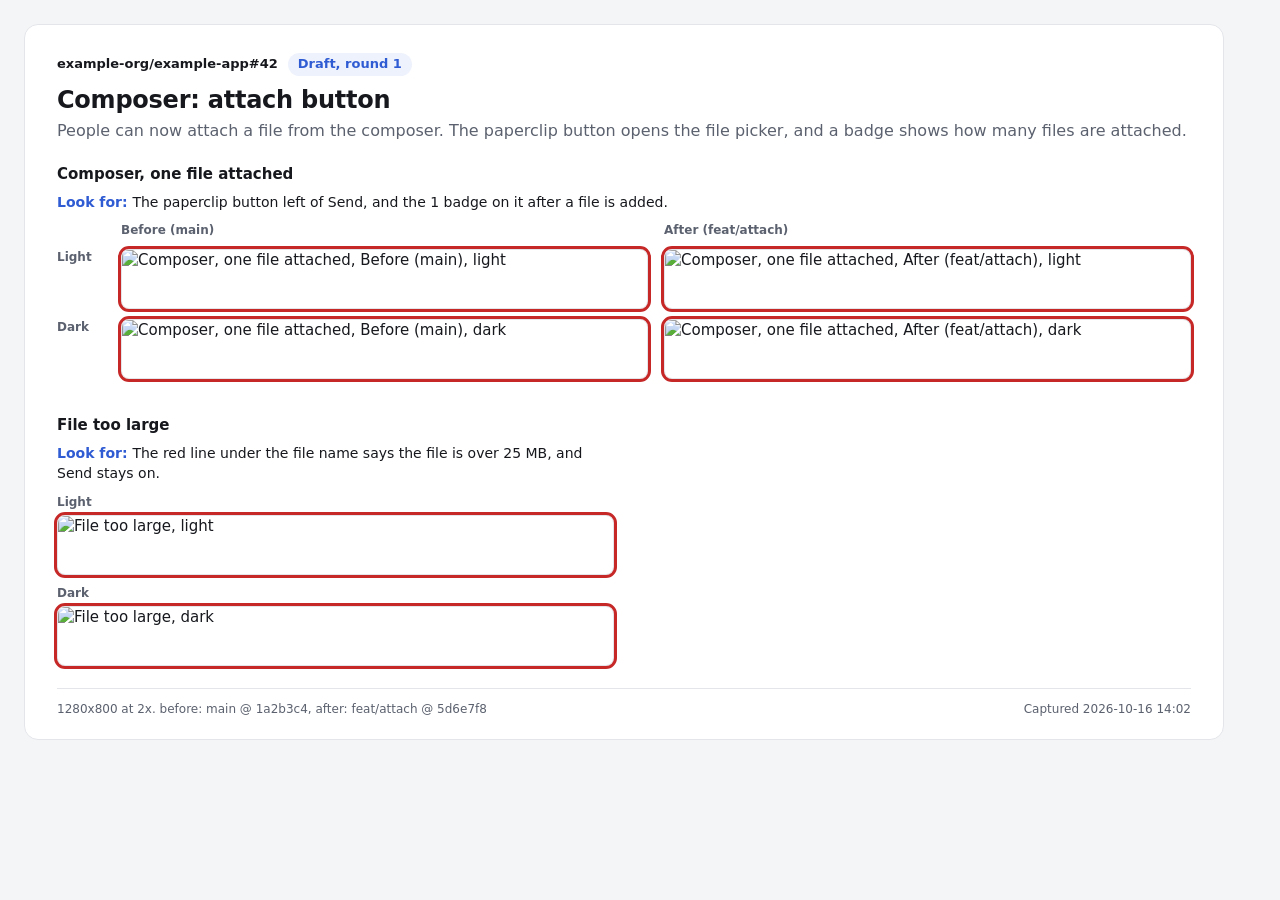
==== plugins/design-toolkit/skills/design-spec/assets/card.html @ d7136008 "design-toolkit 0.13.0 Writer-Surface: cluster-01" ====
<!doctype html>
<html lang="en">
<head>
<meta charset="utf-8">
<title>Review Card</title>
<!--
  Fill the JSON block with scripts/fill.mjs (never by writing this file with an editor tool: on the desktop
  app, writing an .html file opens it in the preview pane), keep it beside the shots it names, then render it:
  node <skill>/scripts/capture.mjs --url card.html --selector .card --margin 0 --card --theme light --viewport 1300x900 --name card
-->
<script type="application/json" id="card-data">
{
  "ref": "example-org/example-app#42",
  "status": "Draft, round 1",
  "title": "Composer: attach button",
  "summary": "People can now attach a file from the composer. The paperclip button opens the file picker, and a badge shows how many files are attached.",
  "viewport": "1280x800",
  "source": "before: main @ 1a2b3c4, after: feat/attach @ 5d6e7f8",
  "beforeLabel": "Before (main)",
  "afterLabel": "After (feat/attach)",
  "captured": "2026-10-16 14:02",
  "screens": [
    {
      "label": "Composer, one file attached",
      "lookFor": "The paperclip button left of Send, and the 1 badge on it after a file is added.",
      "before": { "light": "shots/composer-before-desktop-light.png", "dark": "shots/composer-before-desktop-dark.png" },
      "after": { "light": "shots/composer-after-desktop-light.png", "dark": "shots/composer-after-desktop-dark.png" }
    }
  ],
  "columns": 2,
  "states": [
    {
      "label": "File too large",
      "lookFor": "The red line under the file name says the file is over 25 MB, and Send stays on.",
      "light": "shots/composer-too-large-desktop-light.png",
      "dark": "shots/composer-too-large-desktop-dark.png"
    }
  ]
}
</script>
<style>
  :root {
    --ink: #16181d;
    --muted: #5b616e;
    --line: #e3e5ea;
    --ground: #f4f5f7;
    --surface: #ffffff;
    --accent: #2f5bd3;
    --accent-soft: #eef2fc;
    --broken: #c62828;
  }
  * { box-sizing: border-box; }
  body {
    margin: 0;
    padding: 24px;
    background: var(--ground);
    color: var(--ink);
    font: 15px/1.45 system-ui, -apple-system, "Segoe UI", sans-serif;
  }
  .card {
    width: 1200px;
    background: var(--surface);
    border: 1px solid var(--line);
    border-radius: 14px;
    padding: 28px 32px 20px;
  }
  .meta { display: flex; gap: 10px; align-items: center; font-size: 13px; color: var(--muted); }
  .ref { font-weight: 600; color: var(--ink); }
  .status { background: var(--accent-soft); color: var(--accent); padding: 2px 10px; border-radius: 999px; font-weight: 600; }
  h1 { font-size: 24px; line-height: 1.2; margin: 10px 0 4px; letter-spacing: -0.01em; }
  .summary { margin: 0 0 22px; color: var(--muted); font-size: 16px; }
  .too-long { color: var(--broken); font-size: 13px; margin: -16px 0 22px; }
  .screen + .screen { margin-top: 28px; }
  .screen h2 { font-size: 15px; margin: 0 0 6px; }
  .look { margin: 0 0 10px; font-size: 14px; }
  .look b { color: var(--accent); }
  .grid { display: grid; gap: 10px 16px; align-items: start; }
  .head { font-size: 12px; font-weight: 600; color: var(--muted); }
  figure { margin: 0; }
  figure img {
    display: block;
    max-width: 100%;
    height: auto;
    border: 1px solid var(--line);
    border-radius: 8px;
  }
  figure img.broken { outline: 3px solid var(--broken); min-height: 60px; min-width: 120px; }
  .findings { margin: 28px 0 0; padding: 0; list-style: none; }
  .findings h2 { font-size: 15px; margin: 0 0 10px; }
  .finding { display: grid; grid-template-columns: 54px 110px 1fr; gap: 4px 12px; padding: 10px 0; border-top: 1px solid var(--line); font-size: 14px; }
  .finding .level { font-weight: 700; font-size: 12px; }
  .finding .level.FAIL { color: var(--broken); }
  .finding .area { color: var(--muted); font-size: 13px; }
  .finding .note { grid-column: 3; color: var(--muted); font-size: 13px; }
  .states { display: grid; gap: 24px 20px; align-items: start; margin-top: 28px; }
  .screen + .states { margin-top: 36px; }
  .tile h2 { font-size: 15px; margin: 0 0 6px; }
  .tile figure + .theme { margin-top: 10px; }
  .theme { font-size: 12px; font-weight: 600; color: var(--muted); margin: 0 0 4px; }
  .none { font-size: 13px; color: var(--muted); padding: 16px; border: 1px dashed var(--line); border-radius: 8px; }
  footer {
    display: flex;
    justify-content: space-between;
    margin-top: 22px;
    padding-top: 12px;
    border-top: 1px solid var(--line);
    font-size: 12px;
    color: var(--muted);
  }
</style>
</head>
<body>
<div class="card" id="card"></div>
<script>
  const data = JSON.parse(document.getElementById('card-data').textContent);
  const THEMES = ['light', 'dark'];

  function el(tag, className, text) {
    const node = document.createElement(tag);
    if (className) node.className = className;
    if (text !== undefined) node.textContent = text;
    return node;
  }

  // Shots are captured at 2x, so half the natural width shows them at true size and never upscales.
  function shot(src, alt) {
    const figure = el('figure');
    const img = el('img');
    img.alt = alt;
    img.onload = () => { img.style.width = img.naturalWidth / 2 + 'px'; };
    img.onerror = () => img.classList.add('broken');
    img.src = src;
    figure.append(img);
    return figure;
  }

  function cell(pair, theme, label) {
    if (!pair) return el('div', 'none', 'New screen: no before state');
    return shot(pair[theme], `${label}, ${theme}`);
  }

  function screenBlock(screen) {
    const block = el('section', 'screen');
    block.append(el('h2', '', screen.label));
    if (screen.lookFor) block.append(lookLine(screen.lookFor));
    const before = data.beforeLabel || 'Before';
    const after = data.afterLabel || 'After';
    const columns = screen.before ? [[before, screen.before], [after, screen.after]] : [[after, screen.after]];
    const grid = el('div', 'grid');
    grid.style.gridTemplateColumns = `48px repeat(${columns.length}, minmax(0, 1fr))`;
    grid.append(el('div'));
    columns.forEach(([name]) => grid.append(el('div', 'head', name)));
    // Only the themes a screen holds: an audit captured in one theme has no other row to draw.
    for (const theme of THEMES.filter((t) => columns.some(([, pair]) => pair && pair[t]))) {
      grid.append(el('div', 'head', theme === 'light' ? 'Light' : 'Dark'));
      columns.forEach(([name, pair]) => grid.append(cell(pair, theme, `${screen.label}, ${name}`)));
    }
    block.append(grid);
    return block;
  }

  function lookLine(text) {
    const look = el('p', 'look');
    look.append(el('b', '', 'Look for: '), document.createTextNode(text));
    return look;
  }

  function stateTile(state) {
    const tile = el('section', 'tile');
    tile.append(el('h2', '', state.label));
    if (state.lookFor) tile.append(lookLine(state.lookFor));
    for (const theme of THEMES.filter((t) => state[t])) {
      tile.append(el('p', 'theme', theme === 'light' ? 'Light' : 'Dark'));
      tile.append(shot(state[theme], `${state.label}, ${theme}`));
    }
    return tile;
  }

  // Every state in one grid, so the reviewer reads the whole change from one image and never hunts
  // through separate files. Each tile carries its own title and look-for line.
  function statesGrid(states) {
    const grid = el('div', 'states');
    grid.style.gridTemplateColumns = `repeat(${data.columns || 2}, minmax(0, 1fr))`;
    states.forEach((state) => grid.append(stateTile(state)));
    return grid;
  }

  // An audit card lists what was found, in the order to fix it, each with where it shows.
  function findingsBlock(findings) {
    const block = el('section', 'findings');
    block.append(el('h2', '', 'Findings, in the Order to Fix Them'));
    findings.forEach((f) => {
      const row = el('div', 'finding');
      row.append(el('span', `level ${f.level}`, f.level), el('span', 'area', f.area), el('span', '', f.text));
      if (f.fix) row.append(el('span', 'note', `Fix: ${f.fix}`));
      if (f.where) row.append(el('span', 'note', `Where: ${f.where}`));
      block.append(row);
    });
    return block;
  }

  function render() {
    const card = document.getElementById('card');
    const meta = el('div', 'meta');
    meta.append(el('span', 'ref', data.ref), el('span', 'status', data.status));
    const summary = el('p', 'summary', data.summary);
    card.append(meta, el('h1', '', data.title), summary);
    // The card is a fixed width, so three lines here is three lines in the image.
    const lines = Math.round(summary.offsetHeight / parseFloat(getComputedStyle(summary).lineHeight));
    if (lines > 3) summary.after(el('p', 'too-long', `This summary runs ${lines} lines; cut it to 3.`));
    (data.screens || []).forEach((screen) => card.append(screenBlock(screen)));
    if ((data.states || []).length) card.append(statesGrid(data.states));
    if ((data.findings || []).length) card.append(findingsBlock(data.findings));
    const footer = el('footer');
    footer.append(el('span', '', `${data.viewport} at 2x. ${data.source}`), el('span', '', `Captured ${data.captured}`));
    card.append(footer);
  }

  render();
</script>
</body>
</html>
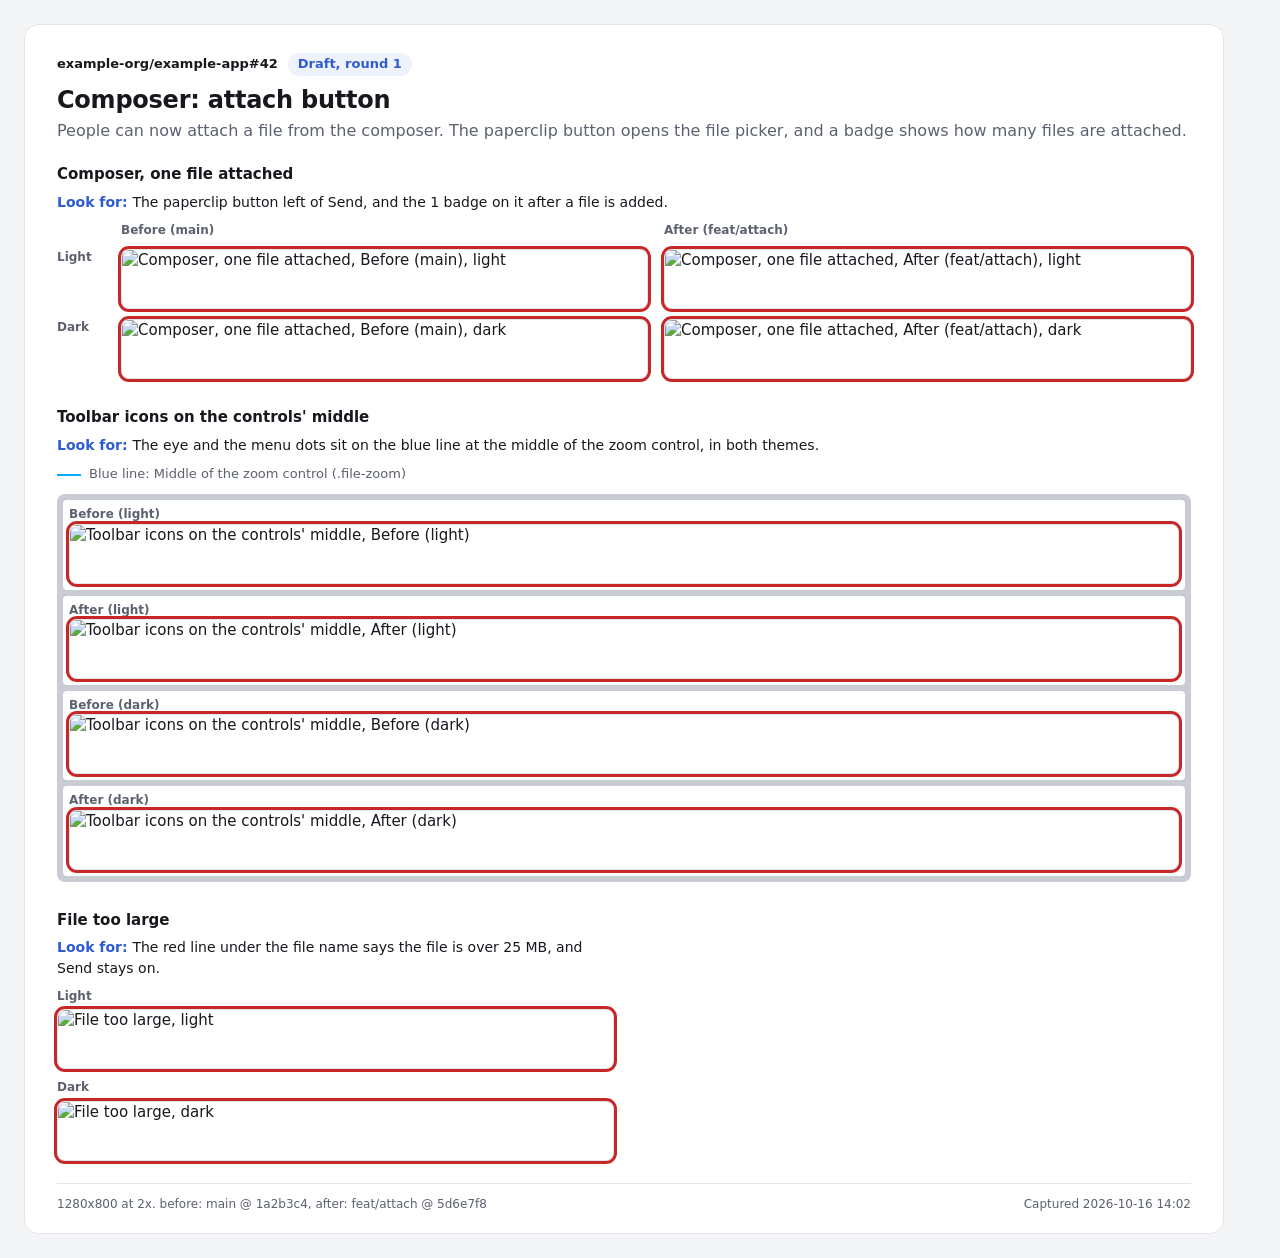
==== commit 1b63be2e: "design-toolkit 0.15.0 Writer-Surface: kai-mac" ====
--- a/plugins/design-toolkit/skills/design-spec/assets/card.html
+++ b/plugins/design-toolkit/skills/design-spec/assets/card.html
@@ -27,6 +27,19 @@
       "after": { "light": "shots/composer-after-desktop-light.png", "dark": "shots/composer-after-desktop-dark.png" }
     }
   ],
+  "guides": [
+    {
+      "label": "Toolbar icons on the controls' middle",
+      "lookFor": "The eye and the menu dots sit on the blue line at the middle of the zoom control, in both themes.",
+      "guide": "Middle of the zoom control (.file-zoom)",
+      "rows": [
+        { "label": "Before (light)", "src": "shots/toolbar-before-guide-desktop-light.png" },
+        { "label": "After (light)", "src": "shots/toolbar-after-guide-desktop-light.png" },
+        { "label": "Before (dark)", "src": "shots/toolbar-before-guide-desktop-dark.png" },
+        { "label": "After (dark)", "src": "shots/toolbar-after-guide-desktop-dark.png" }
+      ]
+    }
+  ],
   "columns": 2,
   "states": [
     {
@@ -92,6 +105,13 @@
   .finding .level.FAIL { color: var(--broken); }
   .finding .area { color: var(--muted); font-size: 13px; }
   .finding .note { grid-column: 3; color: var(--muted); font-size: 13px; }
+  .legend { display: flex; align-items: center; gap: 8px; margin: 0 0 10px; font-size: 13px; color: var(--muted); }
+  .legend::before { content: ''; width: 24px; height: 2px; background: #00aaff; }
+  .guide-rows { display: flex; flex-direction: column; gap: 6px; padding: 6px; background: #c9ccd2; border-radius: 8px; }
+  .guide-rows .theme { margin: 0; }
+  .guide-row { background: var(--surface); padding: 6px; border-radius: 4px; }
+  .screen + .guides, .guides + .guides { margin-top: 28px; }
+  .guides h2 { font-size: 15px; margin: 0 0 6px; }
   .states { display: grid; gap: 24px 20px; align-items: start; margin-top: 28px; }
   .screen + .states { margin-top: 36px; }
   .tile h2 { font-size: 15px; margin: 0 0 6px; }
@@ -122,7 +142,8 @@
     return node;
   }
 
-  // Shots are captured at 2x, so half the natural width shows them at true size and never upscales.
+  // Half the natural width shows a 2x shot at true size and never upscales. A 4x guide shot shows at twice
+  // its CSS size, which is what a guide shot is for.
   function shot(src, alt) {
     const figure = el('figure');
     const img = el('img');
@@ -159,6 +180,23 @@
     return block;
   }
 
+  // A fix judged against a guide line reads in one column, Before above After and light above dark, so the
+  // eye moves only down the line it measures against.
+  function guideBlock(guide) {
+    const block = el('section', 'guides');
+    block.append(el('h2', '', guide.label));
+    if (guide.lookFor) block.append(lookLine(guide.lookFor));
+    if (guide.guide) block.append(el('p', 'legend', `Blue line: ${guide.guide}`));
+    const rows = el('div', 'guide-rows');
+    guide.rows.forEach((row) => {
+      const item = el('div', 'guide-row');
+      item.append(el('p', 'theme', row.label), shot(row.src, `${guide.label}, ${row.label}`));
+      rows.append(item);
+    });
+    block.append(rows);
+    return block;
+  }
+
   function lookLine(text) {
     const look = el('p', 'look');
     look.append(el('b', '', 'Look for: '), document.createTextNode(text));
@@ -209,6 +247,7 @@
     const lines = Math.round(summary.offsetHeight / parseFloat(getComputedStyle(summary).lineHeight));
     if (lines > 3) summary.after(el('p', 'too-long', `This summary runs ${lines} lines; cut it to 3.`));
     (data.screens || []).forEach((screen) => card.append(screenBlock(screen)));
+    (data.guides || []).forEach((guide) => card.append(guideBlock(guide)));
     if ((data.states || []).length) card.append(statesGrid(data.states));
     if ((data.findings || []).length) card.append(findingsBlock(data.findings));
     const footer = el('footer');
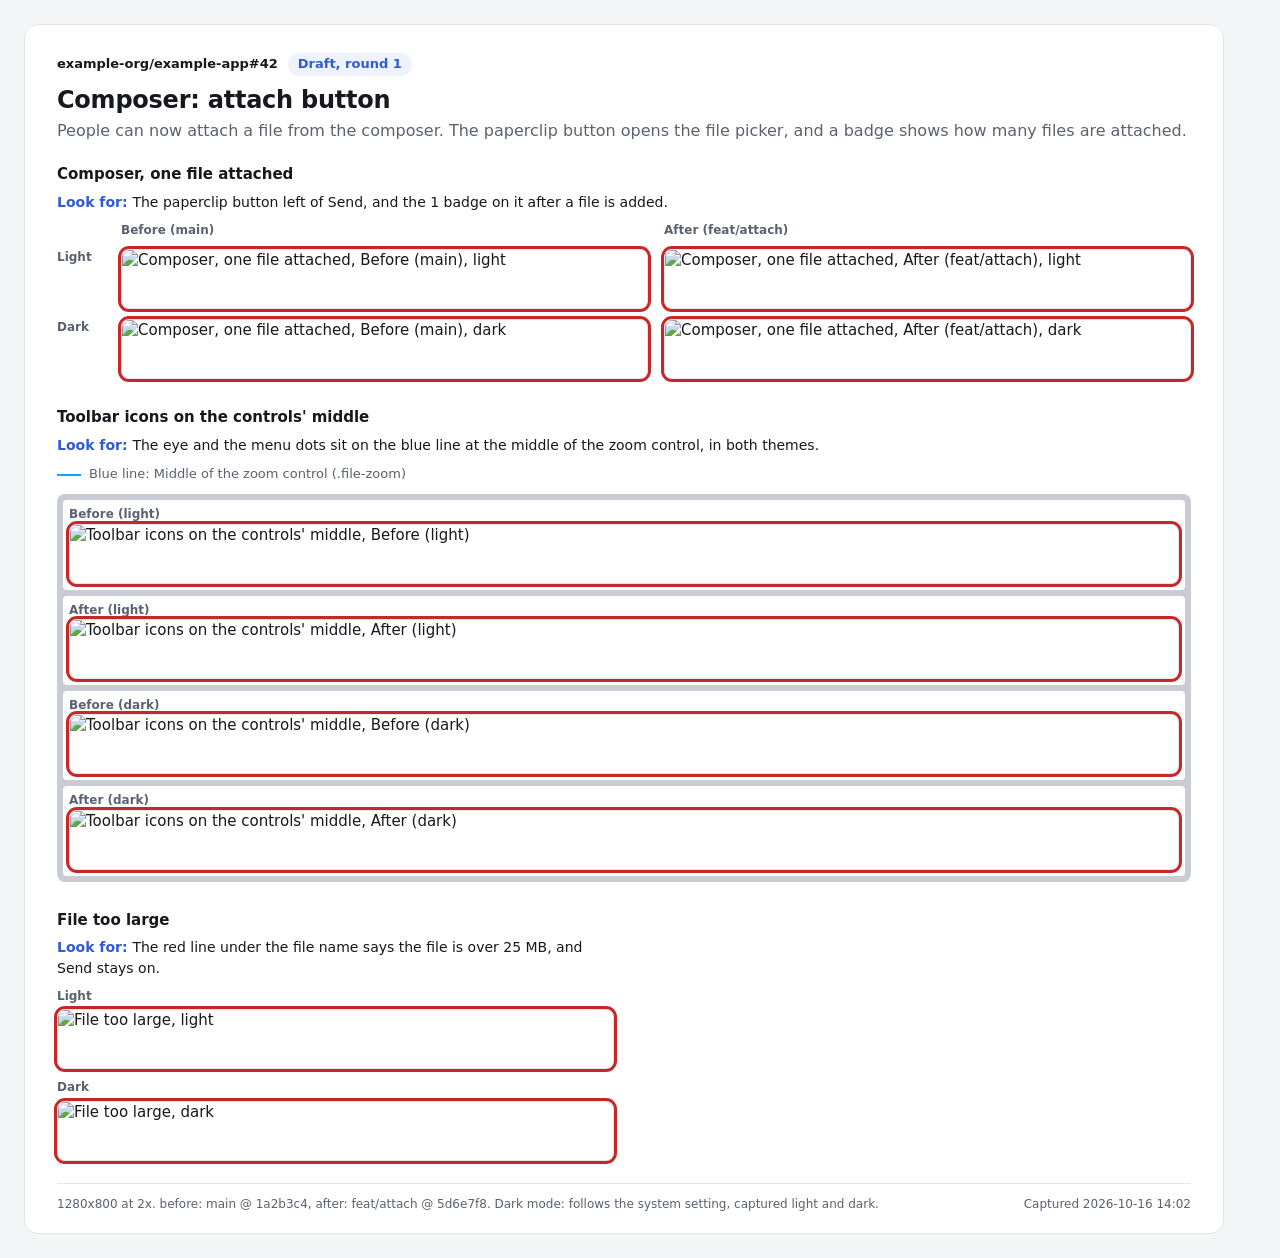
==== commit 5a93039d: "design-toolkit 0.18.0 Writer-Surface: cluster-01" ====
--- a/plugins/design-toolkit/skills/design-spec/assets/card.html
+++ b/plugins/design-toolkit/skills/design-spec/assets/card.html
@@ -16,6 +16,7 @@
   "summary": "People can now attach a file from the composer. The paperclip button opens the file picker, and a badge shows how many files are attached.",
   "viewport": "1280x800",
   "source": "before: main @ 1a2b3c4, after: feat/attach @ 5d6e7f8",
+  "colorModes": { "modes": ["light", "dark"], "note": "Dark mode: follows the system setting, captured light and dark." },
   "beforeLabel": "Before (main)",
   "afterLabel": "After (feat/attach)",
   "captured": "2026-10-16 14:02",
@@ -251,7 +252,7 @@
     if ((data.states || []).length) card.append(statesGrid(data.states));
     if ((data.findings || []).length) card.append(findingsBlock(data.findings));
     const footer = el('footer');
-    footer.append(el('span', '', `${data.viewport} at 2x. ${data.source}`), el('span', '', `Captured ${data.captured}`));
+    footer.append(el('span', '', `${data.viewport} at 2x. ${data.source}${data.colorModes ? `. ${data.colorModes.note}` : ''}`), el('span', '', `Captured ${data.captured}`));
     card.append(footer);
   }
 
